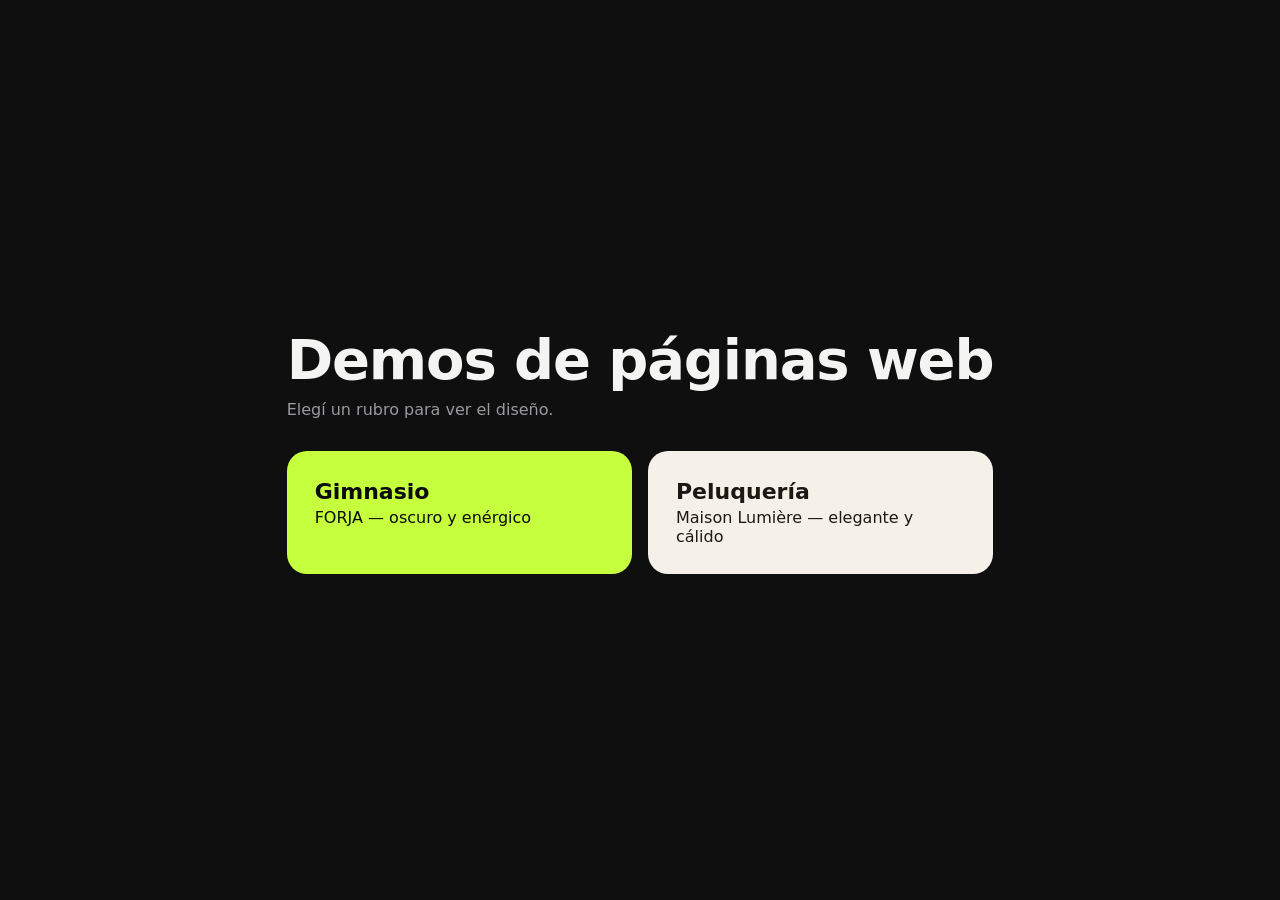
==== index.html @ c0d0f354 "Add premium demo sites for gym and hair salon Two self-contained landing pages with scroll animation" ====
<!doctype html>
<html lang="es">
<head>
<meta charset="utf-8">
<meta name="viewport" content="width=device-width, initial-scale=1">
<title>Demos de páginas web</title>
<style>
  :root { --ease-out: cubic-bezier(0.23, 1, 0.32, 1); }
  * { box-sizing: border-box; margin: 0; }
  body { min-height: 100svh; display: grid; place-items: center; padding: 32px 16px; background: #0f0f10; color: #f4f4f2; font-family: system-ui, -apple-system, "Segoe UI", sans-serif; }
  h1 { font-size: clamp(32px, 6vw, 56px); letter-spacing: -.02em; margin-bottom: 8px; }
  p { color: #9a9a9f; margin-bottom: 32px; }
  .grid { display: grid; grid-template-columns: repeat(auto-fit, minmax(240px, 1fr)); gap: 16px; width: min(720px, 100%); }
  a { display: block; padding: 28px; border-radius: 20px; text-decoration: none; color: inherit; transition: transform 160ms var(--ease-out); }
  a:active { transform: scale(0.97); }
  a strong { display: block; font-size: 22px; margin-bottom: 4px; }
  .gym { background: #c6ff3d; color: #0b0b0c; }
  .salon { background: #f5f0e8; color: #1c1915; }
</style>
</head>
<body>
  <main>
    <h1>Demos de páginas web</h1>
    <p>Elegí un rubro para ver el diseño.</p>
    <div class="grid">
      <a class="gym" href="gimnasio/"><strong>Gimnasio</strong>FORJA — oscuro y enérgico</a>
      <a class="salon" href="peluqueria/"><strong>Peluquería</strong>Maison Lumière — elegante y cálido</a>
    </div>
  </main>
</body>
</html>
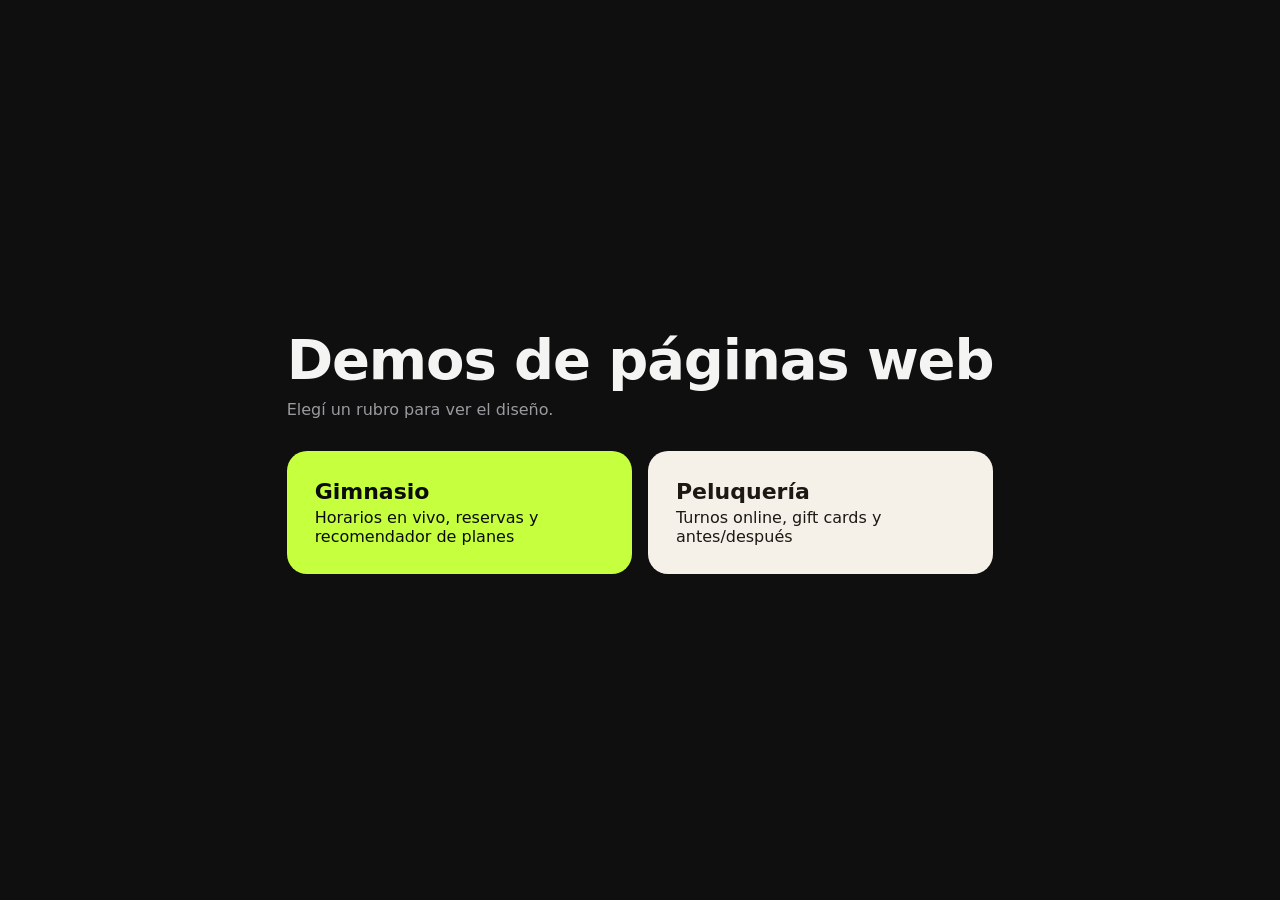
==== commit 841e9336: "Rebuild demo sites with real booking features Gym: live open/closed status, interactive class schedu" ====
--- a/index.html
+++ b/index.html
@@ -23,8 +23,8 @@
     <h1>Demos de páginas web</h1>
     <p>Elegí un rubro para ver el diseño.</p>
     <div class="grid">
-      <a class="gym" href="gimnasio/"><strong>Gimnasio</strong>FORJA — oscuro y enérgico</a>
-      <a class="salon" href="peluqueria/"><strong>Peluquería</strong>Maison Lumière — elegante y cálido</a>
+      <a class="gym" href="gimnasio/"><strong>Gimnasio</strong>Horarios en vivo, reservas y recomendador de planes</a>
+      <a class="salon" href="peluqueria/"><strong>Peluquería</strong>Turnos online, gift cards y antes/después</a>
     </div>
   </main>
 </body>
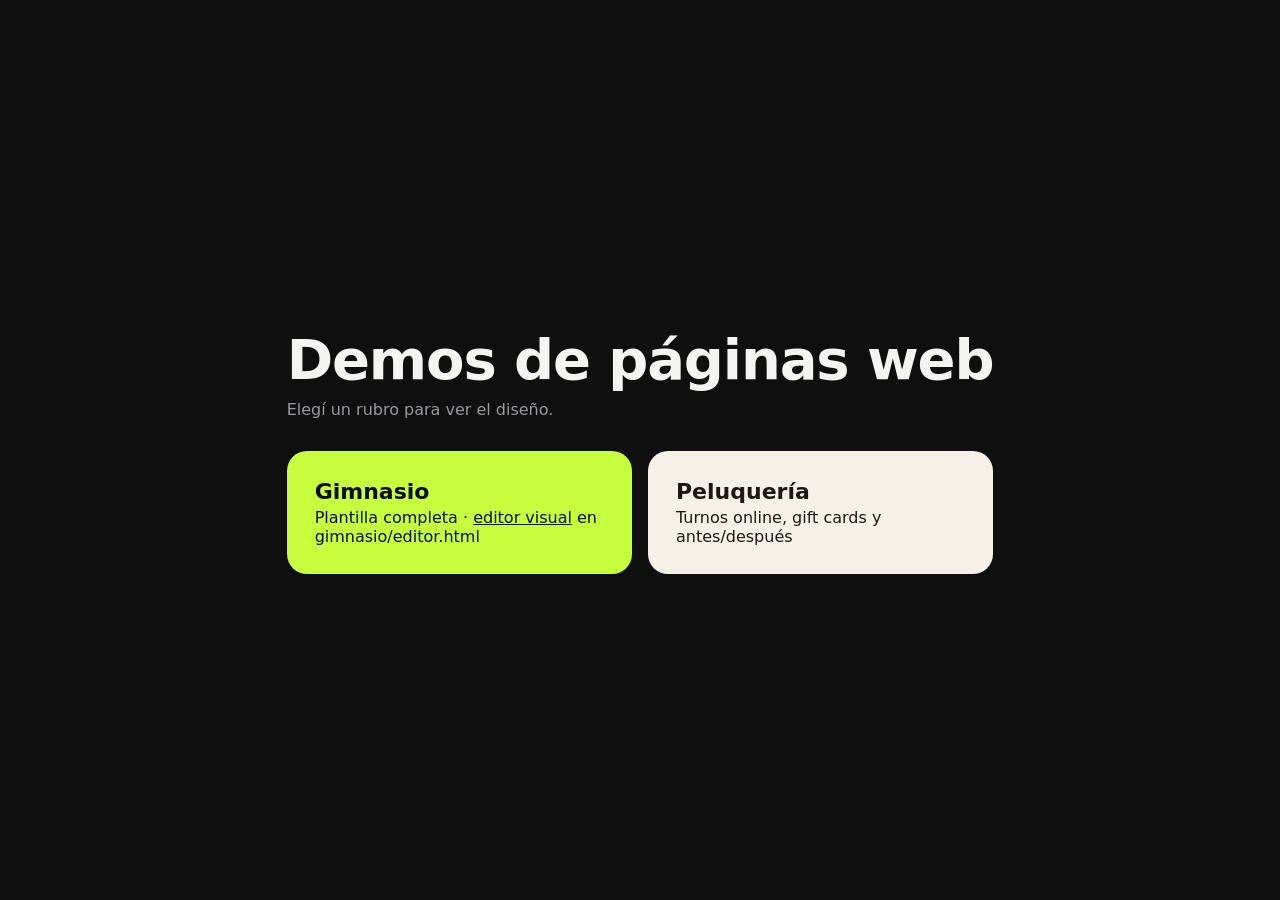
==== commit 428a73f3: "Gym template v3: config-driven sections, themes, editor and live data The gym page now renders entir" ====
--- a/index.html
+++ b/index.html
@@ -23,7 +23,7 @@
     <h1>Demos de páginas web</h1>
     <p>Elegí un rubro para ver el diseño.</p>
     <div class="grid">
-      <a class="gym" href="gimnasio/"><strong>Gimnasio</strong>Horarios en vivo, reservas y recomendador de planes</a>
+      <a class="gym" href="gimnasio/"><strong>Gimnasio</strong>Plantilla completa · <u>editor visual</u> en gimnasio/editor.html</a>
       <a class="salon" href="peluqueria/"><strong>Peluquería</strong>Turnos online, gift cards y antes/después</a>
     </div>
   </main>
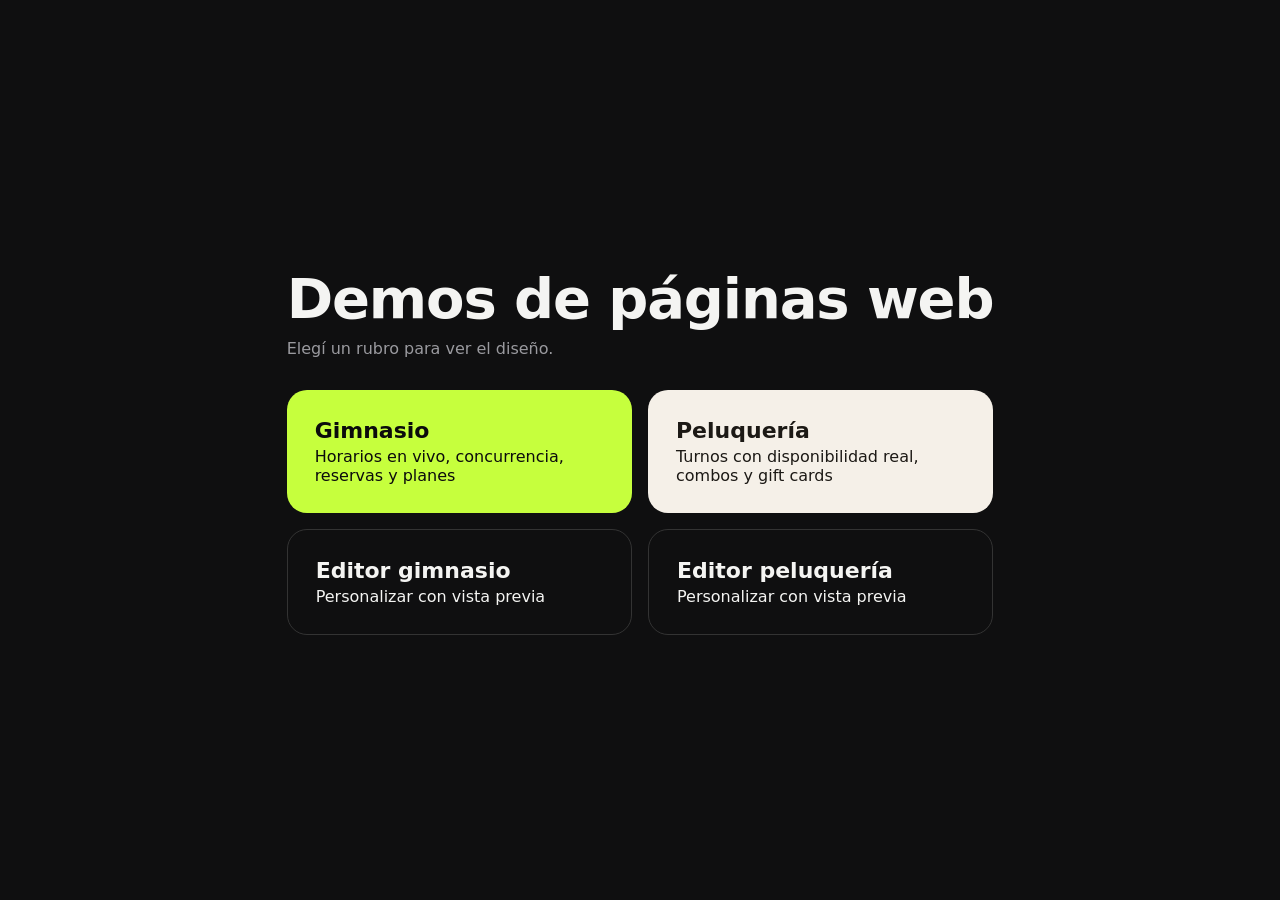
==== commit 1fc8abaa: "Shared core, generic editor, salon v3 and more interactive gym comun/: shared nucleo.js (theme, hour" ====
--- a/index.html
+++ b/index.html
@@ -16,6 +16,7 @@
   a strong { display: block; font-size: 22px; margin-bottom: 4px; }
   .gym { background: #c6ff3d; color: #0b0b0c; }
   .salon { background: #f5f0e8; color: #1c1915; }
+  .ed { border: 1px solid #333; }
 </style>
 </head>
 <body>
@@ -23,8 +24,10 @@
     <h1>Demos de páginas web</h1>
     <p>Elegí un rubro para ver el diseño.</p>
     <div class="grid">
-      <a class="gym" href="gimnasio/"><strong>Gimnasio</strong>Plantilla completa · <u>editor visual</u> en gimnasio/editor.html</a>
-      <a class="salon" href="peluqueria/"><strong>Peluquería</strong>Turnos online, gift cards y antes/después</a>
+      <a class="gym" href="gimnasio/"><strong>Gimnasio</strong>Horarios en vivo, concurrencia, reservas y planes</a>
+      <a class="salon" href="peluqueria/"><strong>Peluquería</strong>Turnos con disponibilidad real, combos y gift cards</a>
+      <a class="ed" href="gimnasio/editor.html"><strong>Editor gimnasio</strong>Personalizar con vista previa</a>
+      <a class="ed" href="peluqueria/editor.html"><strong>Editor peluquería</strong>Personalizar con vista previa</a>
     </div>
   </main>
 </body>
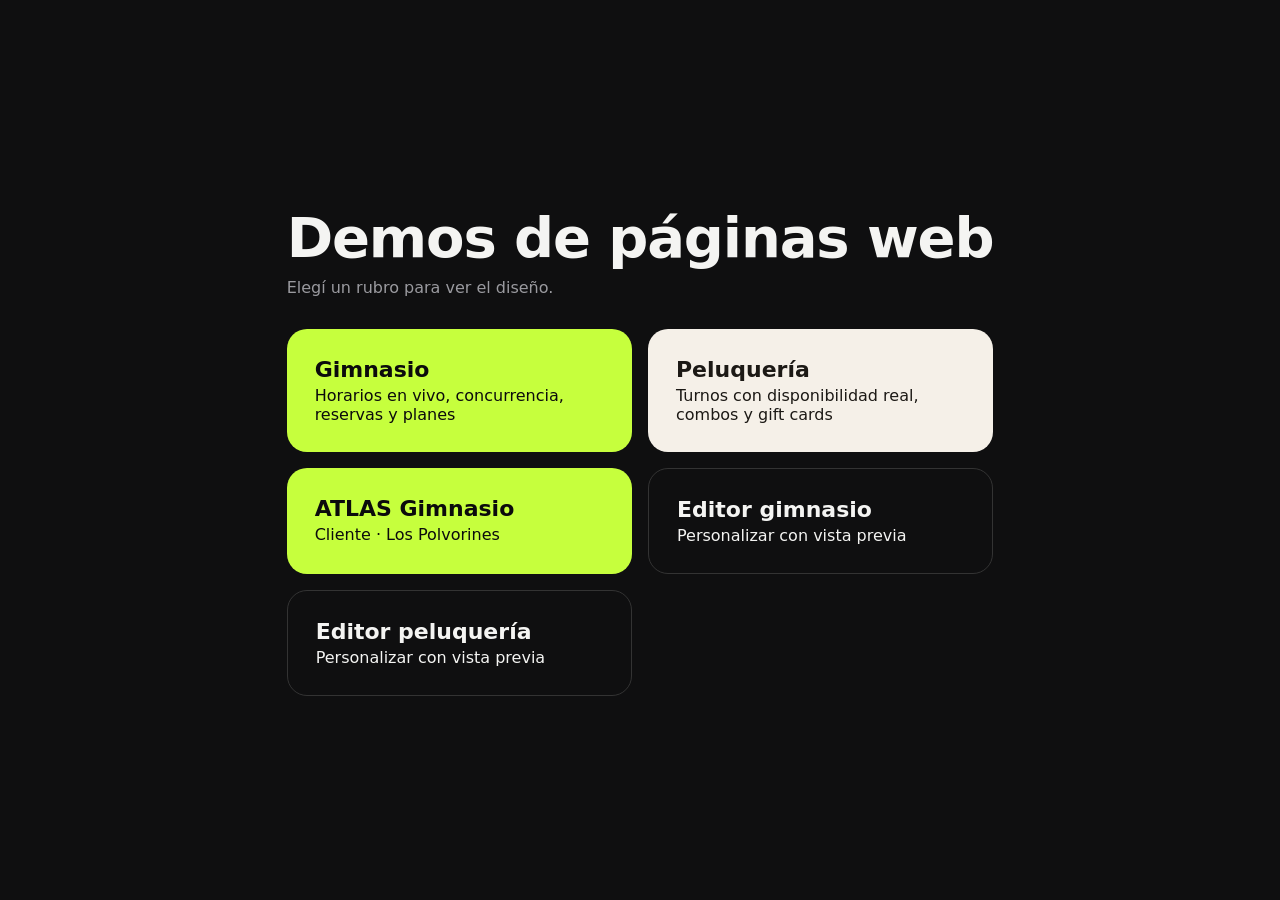
==== commit b06d6049: "Add ATLAS Gimnasio site and configurable offer texts The gym template now takes offer texts from con" ====
--- a/index.html
+++ b/index.html
@@ -26,6 +26,7 @@
     <div class="grid">
       <a class="gym" href="gimnasio/"><strong>Gimnasio</strong>Horarios en vivo, concurrencia, reservas y planes</a>
       <a class="salon" href="peluqueria/"><strong>Peluquería</strong>Turnos con disponibilidad real, combos y gift cards</a>
+      <a class="gym" href="atlas/"><strong>ATLAS Gimnasio</strong>Cliente · Los Polvorines</a>
       <a class="ed" href="gimnasio/editor.html"><strong>Editor gimnasio</strong>Personalizar con vista previa</a>
       <a class="ed" href="peluqueria/editor.html"><strong>Editor peluquería</strong>Personalizar con vista previa</a>
     </div>
